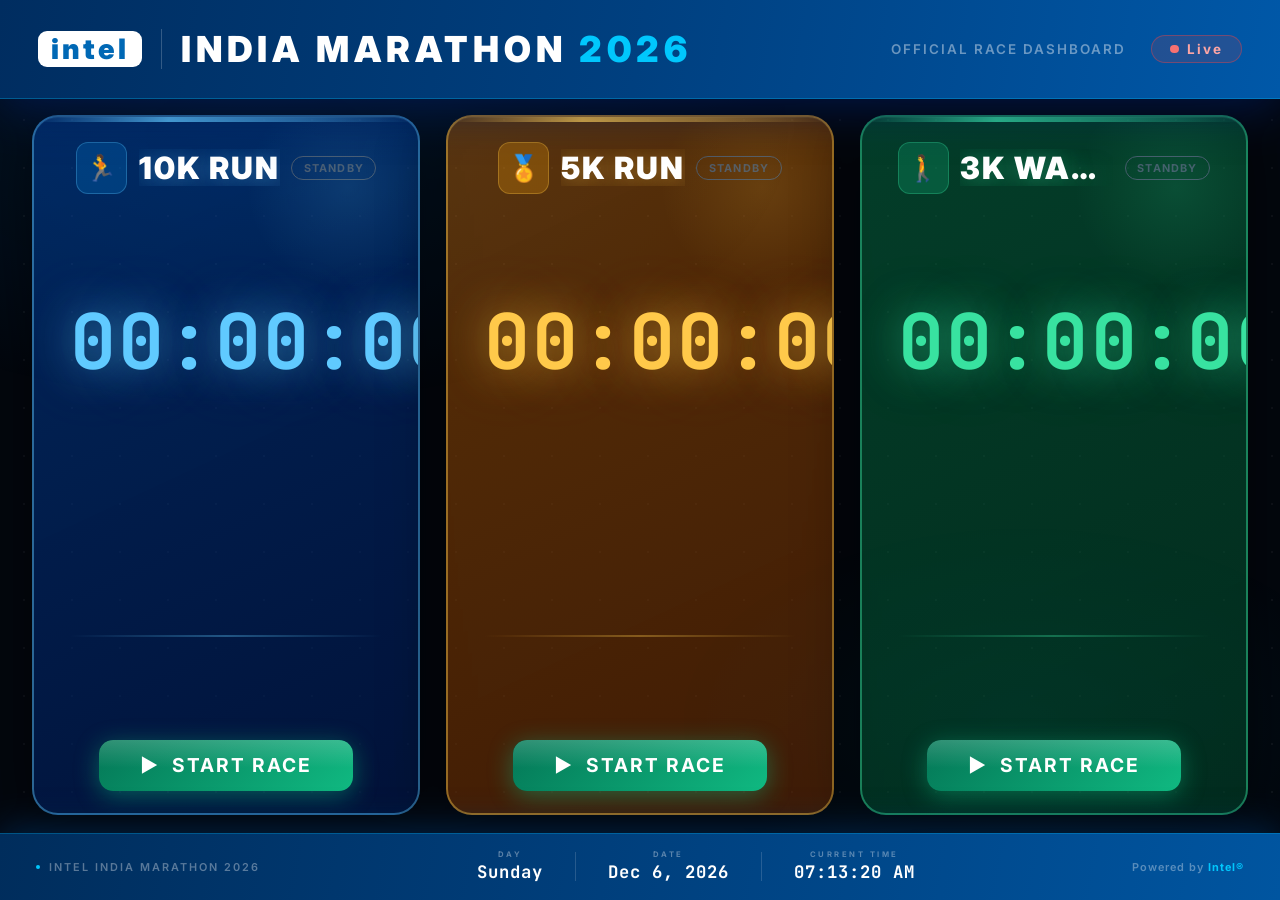
==== indiamarathon_2026.html @ 6118291f "Add files via upload" ====
<!DOCTYPE html>
<html lang="en">
<head>
    <meta charset="UTF-8">
    <meta name="viewport" content="width=device-width, initial-scale=1.0">
    <title>Intel India Marathon 2026</title>
    <link rel="preconnect" href="https://fonts.googleapis.com">
    <link href="https://fonts.googleapis.com/css2?family=Inter:wght@300;400;600;700;800;900&family=JetBrains+Mono:wght@400;700&display=swap" rel="stylesheet">
    <style>
        /* ============================================================
           INTEL MARATHON 2026 — WALL DISPLAY SYSTEM (20FT)
        ============================================================ */
        :root {
            --intel-blue:    #0068B5;
            --intel-cyan:    #00C7FD;
            --bg-deep:       #03070E;
            --bg-elevated:   rgba(255,255,255,0.07);
            --border-subtle: rgba(255,255,255,0.1);
            --text-primary:  #EFF6FF;
            --text-secondary:#94A3B8;
            --text-muted:    #475569;
            --green:         #10B981;
            --red:           #EF4444;
            --gold:          #F59E0B;
        }

        /* ---- Per-card color themes ---- */
        .card-blue {
            --accent:     #60CAFF;
            --accent-rgb: 96, 202, 255;
            --card-bg:    linear-gradient(155deg, rgba(0,70,170,0.50) 0%, rgba(0,25,80,0.65) 100%);
            --border-col: rgba(96,202,255,0.45);
            --icon-bg:    rgba(0,104,181,0.35);
            --icon-border:rgba(96,202,255,0.3);
        }
        .card-amber {
            --accent:     #FFC94A;
            --accent-rgb: 255,201,74;
            --card-bg:    linear-gradient(155deg, rgba(185,95,0,0.48) 0%, rgba(100,40,0,0.62) 100%);
            --border-col: rgba(255,201,74,0.45);
            --icon-bg:    rgba(245,158,11,0.25);
            --icon-border:rgba(255,201,74,0.3);
        }
        .card-green {
            --accent:     #38E2A0;
            --accent-rgb: 56,226,160;
            --card-bg:    linear-gradient(155deg, rgba(5,130,75,0.45) 0%, rgba(2,65,38,0.62) 100%);
            --border-col: rgba(56,226,160,0.45);
            --icon-bg:    rgba(16,185,129,0.25);
            --icon-border:rgba(56,226,160,0.3);
        }

        *, *::before, *::after { box-sizing: border-box; margin: 0; padding: 0; }
        html, body { width: 100%; height: 100%; }

        body {
            font-family: 'Inter', sans-serif;
            background: var(--bg-deep);
            color: var(--text-primary);
            height: 100dvh; width: 100dvw;
            overflow: hidden;
            display: grid;
            grid-template-rows: auto 1fr auto;
        }

        body::before {
            content: '';
            position: fixed; inset: 0;
            background:
                radial-gradient(ellipse 70% 50% at 20% 15%, rgba(0,90,170,0.18) 0%, transparent 60%),
                radial-gradient(ellipse 50% 40% at 80% 80%, rgba(0,199,253,0.06) 0%, transparent 55%);
            pointer-events: none; z-index: 0;
        }

        body::after {
            content: '';
            position: fixed; inset: 0;
            background-image: radial-gradient(circle, rgba(255,255,255,0.05) 1px, transparent 1px);
            background-size: 48px 48px;
            pointer-events: none; z-index: 0;
        }

        /* ---- Header ---- */
        header {
            position: relative; z-index: 10;
            background: linear-gradient(100deg, #002D60 0%, #004080 50%, #0058A8 100%);
            border-bottom: 1px solid rgba(0,199,253,0.3);
            padding: 0 3vw;
            height: 11vh;
            display: flex; align-items: center; justify-content: space-between;
            box-shadow: 0 6px 50px rgba(0,30,100,0.7);
        }
        .header-brand { display: flex; align-items: center; gap: 1.5vw; }
        .intel-badge {
            background: #FFFFFF; color: #0068B5;
            font-weight: 900; font-size: 2.2vw;
            padding: 0.45vh 1vw; border-radius: 9px;
            letter-spacing: 3px; line-height: 1; text-transform: lowercase;
        }
        .header-divider { width: 1px; height: 4.5vh; background: rgba(255,255,255,0.2); }
        .header-title {
            font-size: 2.8vw; font-weight: 900;
            letter-spacing: 5px; text-transform: uppercase; color: #FFFFFF;
        }
        .header-title em { font-style: normal; color: var(--intel-cyan); }
        .header-right { display: flex; align-items: center; gap: 2vw; }
        .event-tag {
            font-size: 1.05vw; font-weight: 600;
            letter-spacing: 2px; text-transform: uppercase; color: rgba(255,255,255,0.42);
        }
        .live-chip {
            display: flex; align-items: center; gap: 0.6vw;
            background: rgba(239,68,68,0.14); border: 1px solid rgba(239,68,68,0.4);
            border-radius: 100px; padding: 0.6vh 1.4vw;
            font-size: 1.05vw; font-weight: 700; letter-spacing: 2px; color: #FCA5A5;
        }
        .live-dot {
            width: 0.7vw; height: 0.7vw;
            background: #F87171; border-radius: 50%;
            animation: blink-red 1.2s ease-in-out infinite;
        }
        @keyframes blink-red {
            0%, 100% { opacity: 1; box-shadow: 0 0 8px #F87171; }
            50%       { opacity: 0.2; box-shadow: none; }
        }

        /* ---- Main Grid ---- */
        main {
            position: relative; z-index: 5;
            display: grid;
            grid-template-columns: repeat(3, 1fr);
            gap: 2vw;
            padding: 1.8vh 2.5vw 2vh;
            align-content: stretch;
        }

        /* ---- Card ---- */
        .category-card {
            position: relative;
            background: var(--card-bg);
            border: 2px solid var(--border-col);
            border-radius: 26px;
            padding: 2.8vh 2.8vw 2.4vh;
            display: flex; flex-direction: column;
            align-items: center;
            justify-content: space-between;
            overflow: hidden;
            box-shadow: 0 10px 60px rgba(0,0,0,0.55), inset 0 1px 0 rgba(255,255,255,0.06);
            transition: border-color 0.4s, box-shadow 0.4s;
        }

        /* Thick accent top bar */
        .category-card::before {
            content: '';
            position: absolute; top: 0; left: 0; right: 0;
            height: 5px;
            background: linear-gradient(90deg, transparent 0%, var(--accent) 35%, rgba(var(--accent-rgb),0.6) 65%, transparent 100%);
            opacity: 0.85;
        }

        /* Corner ambient glow blob */
        .category-card::after {
            content: '';
            position: absolute; top: -40px; right: -40px;
            width: 220px; height: 220px;
            background: radial-gradient(circle, rgba(var(--accent-rgb),0.12) 0%, transparent 65%);
            pointer-events: none;
        }

        /* Running — pulsing border glow */
        .category-card.running {
            box-shadow:
                0 0 0 2px rgba(var(--accent-rgb),0.6),
                0 10px 60px rgba(0,0,0,0.55),
                0 0 80px rgba(var(--accent-rgb),0.15);
            animation: card-pulse 2.2s ease-in-out infinite;
        }
        .category-card.running::before {
            height: 6px; opacity: 1;
            animation: shimmer 2.5s linear infinite;
            background-size: 200%;
        }

        /* Finished — gold override */
        .category-card.finished {
            border-color: rgba(245,158,11,0.55);
            box-shadow: 0 0 0 2px rgba(245,158,11,0.4), 0 10px 60px rgba(0,0,0,0.55), 0 0 60px rgba(245,158,11,0.08);
            animation: none;
        }
        .category-card.finished::before {
            background: linear-gradient(90deg, transparent, var(--gold) 35%, rgba(245,158,11,0.5) 65%, transparent);
            height: 5px; opacity: 1; animation: none;
        }

        @keyframes shimmer {
            0%   { background-position: -200% 0; }
            100% { background-position: 200% 0; }
        }
        @keyframes card-pulse {
            0%, 100% { box-shadow: 0 0 0 2px rgba(var(--accent-rgb),0.6), 0 10px 60px rgba(0,0,0,0.55), 0 0 80px rgba(var(--accent-rgb),0.15); }
            50%       { box-shadow: 0 0 0 4px rgba(var(--accent-rgb),0.9), 0 10px 60px rgba(0,0,0,0.55), 0 0 120px rgba(var(--accent-rgb),0.28); }
        }

        /* ---- Card Top Row ---- */
        .card-top {
            display: flex; align-items: center; justify-content: center;
            gap: 0.9vw; width: 100%;
        }

        .card-icon {
            flex-shrink: 0;
            width: 4vw; height: 4vw;
            background: var(--icon-bg);
            border: 1px solid var(--icon-border);
            border-radius: 12px;
            display: grid; place-items: center;
            font-size: 2vw;
        }

        .category-title {
            font-size: 2.4vw; font-weight: 900;
            text-transform: uppercase; letter-spacing: 2px;
            color: #FFFFFF;
            text-shadow: 0 2px 24px rgba(var(--accent-rgb),0.5);
            white-space: nowrap;
            overflow: hidden;
            text-overflow: ellipsis;
        }

        .status-pill {
            flex-shrink: 0;
            font-size: 0.85vw; font-weight: 700;
            letter-spacing: 1.2px; text-transform: uppercase;
            padding: 0.45vh 0.9vw;
            border-radius: 100px; border: 1px solid;
            transition: all 0.3s;
            white-space: nowrap;
        }
        .status-pill.idle   { color: var(--text-muted); border-color: var(--text-muted); background: transparent; }
        .status-pill.active { color: #fff; border-color: rgba(var(--accent-rgb),0.7); background: rgba(var(--accent-rgb),0.22); animation: status-pulse 1.8s ease-in-out infinite; }
        .status-pill.done   { color: var(--gold); border-color: rgba(245,158,11,0.55); background: rgba(245,158,11,0.12); }

        @keyframes status-pulse {
            0%, 100% { opacity: 1; }
            50%       { opacity: 0.45; }
        }

        /* ---- TIMER — hero element for 20ft wall ---- */
        .timer-display {
            font-family: 'JetBrains Mono', monospace;
            font-size: 6vw;
            font-weight: 700;
            letter-spacing: 0.03em;
            line-height: 1;
            text-align: center;
            width: 100%;
            color: var(--accent);
            text-shadow:
                0 0 40px rgba(var(--accent-rgb),0.55),
                0 0 90px rgba(var(--accent-rgb),0.2);
            transition: text-shadow 0.5s, opacity 0.5s;
            padding: 0.8vh 0;
        }

        .timer-display.running-glow {
            text-shadow:
                0 0 50px rgba(var(--accent-rgb),0.9),
                0 0 110px rgba(var(--accent-rgb),0.4),
                0 0 180px rgba(var(--accent-rgb),0.15);
            animation: timer-breathe 2.5s ease-in-out infinite;
        }
        .timer-display.finished-dim {
            opacity: 0.4;
            text-shadow: none;
            animation: none;
        }
        @keyframes timer-breathe {
            0%, 100% { transform: scale(1); }
            50%       { transform: scale(1.012); }
        }

        /* ---- Start / End Time Badges ---- */
        .time-info-row {
            display: flex; gap: 1.5vw;
            align-items: center; justify-content: center;
            width: 100%; min-height: 4.5vh;
        }

        .time-badge {
            display: none;
            align-items: center; gap: 0.7vw;
            background: rgba(0,0,0,0.35);
            border: 1px solid rgba(var(--accent-rgb),0.25);
            border-radius: 12px;
            padding: 0.8vh 1.6vw;
            animation: badge-in 0.35s ease;
        }
        .time-badge.visible { display: flex; }

        @keyframes badge-in {
            from { opacity: 0; transform: translateY(10px) scale(0.92); }
            to   { opacity: 1; transform: translateY(0) scale(1); }
        }

        .badge-dot {
            width: 0.65vw; height: 0.65vw;
            border-radius: 50%; flex-shrink: 0;
        }
        .start-badge .badge-dot { background: var(--green); box-shadow: 0 0 10px var(--green); }
        .end-badge   .badge-dot { background: var(--red);   box-shadow: 0 0 10px var(--red); }

        .badge-label {
            font-size: 1.05vw; font-weight: 700;
            text-transform: uppercase; letter-spacing: 1.5px;
            color: rgba(255,255,255,0.45);
        }
        .badge-value {
            font-family: 'JetBrains Mono', monospace;
            font-size: 1.55vw; font-weight: 700;
        }
        .start-badge .badge-value { color: #6EE7B7; }
        .end-badge   .badge-value { color: #FCA5A5; }

        /* ---- Divider ---- */
        .card-rule {
            width: 100%; height: 2px;
            background: linear-gradient(90deg, transparent, rgba(var(--accent-rgb),0.35), transparent);
            flex-shrink: 0;
        }

        /* ---- Controls ---- */
        .controls {
            display: flex; justify-content: center; align-items: center;
            gap: 1.3vw; width: 100%;
        }

        button {
            font-family: 'Inter', sans-serif;
            font-size: 1.5vw; font-weight: 700;
            padding: 1.5vh 3.2vw;
            border: none; border-radius: 14px;
            cursor: pointer; text-transform: uppercase; letter-spacing: 2px;
            color: #FFFFFF;
            display: inline-flex; align-items: center; gap: 0.5vw;
            position: relative; overflow: hidden;
            transition: transform 0.15s, box-shadow 0.2s;
        }
        button::after {
            content: '';
            position: absolute; inset: 0;
            background: linear-gradient(180deg, rgba(255,255,255,0.18) 0%, transparent 55%);
            border-radius: inherit; pointer-events: none;
        }
        button:hover  { transform: translateY(-2px); }
        button:active { transform: scale(0.97); }

        .start-btn {
            background: linear-gradient(135deg, #047857 0%, #10B981 100%);
            box-shadow: 0 5px 25px rgba(16,185,129,0.45);
        }
        .start-btn:hover { box-shadow: 0 9px 36px rgba(16,185,129,0.65); }

        .end-btn {
            background: linear-gradient(135deg, #B91C1C 0%, #EF4444 100%);
            box-shadow: 0 5px 25px rgba(239,68,68,0.45);
            display: none;
        }
        .end-btn:hover { box-shadow: 0 9px 36px rgba(239,68,68,0.65); }

        .finished-badge {
            display: none;
            align-items: center; gap: 0.7vw;
            font-family: 'Inter', sans-serif;
            font-size: 1.8vw; font-weight: 900;
            letter-spacing: 2px; text-transform: uppercase;
            color: var(--gold);
            text-shadow: 0 0 25px rgba(245,158,11,0.5);
        }
        .finished-badge.visible { display: flex; }

        /* ---- Footer ---- */
        footer {
            position: relative;
            z-index: 10;
            background: linear-gradient(100deg, #002D5C 0%, #003C77 40%, #0055A0 100%);
            border-top: 1px solid rgba(0, 199, 253, 0.25);
            padding: 0 2.8vw;
            height: 7.5vh;
            display: flex;
            align-items: center;
            justify-content: space-between;
            box-shadow: 0 -4px 35px rgba(0, 45, 92, 0.7);
        }

        .footer-left {
            display: flex;
            align-items: center;
            gap: 0.7vw;
            font-size: 0.85vw;
            font-weight: 600;
            color: rgba(255,255,255,0.35);
            letter-spacing: 2px;
            text-transform: uppercase;
        }
        .footer-left-dot {
            width: 4px; height: 4px;
            background: var(--intel-cyan);
            border-radius: 50%;
        }

        .footer-clock-group {
            display: flex;
            align-items: center;
            gap: 2.5vw;
        }
        .clock-item {
            display: flex;
            flex-direction: column;
            align-items: center;
            gap: 0.1vh;
        }
        .clock-label {
            font-size: 0.6vw;
            font-weight: 700;
            letter-spacing: 2.5px;
            text-transform: uppercase;
            color: rgba(255,255,255,0.35);
        }
        .clock-value {
            font-family: 'JetBrains Mono', monospace;
            font-size: 1.35vw;
            font-weight: 700;
            color: #FFFFFF;
            letter-spacing: 1px;
        }
        .clock-sep {
            width: 1px;
            height: 3.2vh;
            background: rgba(255,255,255,0.15);
        }

        .footer-right {
            font-size: 0.85vw;
            font-weight: 600;
            color: rgba(255,255,255,0.35);
            letter-spacing: 1px;
        }
        .footer-right span { color: var(--intel-cyan); font-weight: 700; }
    </style>
</head>
<body>

    <!-- ======= HEADER ======= -->
    <header>
        <div class="header-brand">
            <div class="intel-badge">intel</div>
            <div class="header-divider"></div>
            <div class="header-title">India Marathon <em>2026</em></div>
        </div>
        <div class="header-right">
            <div class="event-tag">Official Race Dashboard</div>
            <div class="live-chip">
                <div class="live-dot"></div>
                Live
            </div>
        </div>
    </header>

    <!-- ======= MAIN CARDS ======= -->
    <main>

        <!-- 10K -->
        <div class="category-card card-blue" id="card-10k">
            <div class="card-top">
                <div class="card-icon">🏃</div>
                <div class="category-title">10K Run</div>
                <div class="status-pill idle" id="status-10k">Standby</div>
            </div>

            <div class="timer-display" id="display-10k">00:00:00</div>

            <div class="time-info-row">
                <div class="time-badge start-badge" id="start-badge-10k">
                    <div class="badge-dot"></div>
                    <span class="badge-label">Started</span>
                    <span class="badge-value" id="start-time-10k">—</span>
                </div>
                <div class="time-badge end-badge" id="end-badge-10k">
                    <div class="badge-dot"></div>
                    <span class="badge-label">Ended</span>
                    <span class="badge-value" id="end-time-10k">—</span>
                </div>
            </div>

            <div class="card-rule"></div>

            <div class="controls">
                <button class="start-btn" onclick="startTimer('10k')">▶&nbsp; Start Race</button>
                <button class="end-btn"   onclick="endTimer('10k')">⏹&nbsp; End Race</button>
                <div class="finished-badge" id="badge-10k">🏆&nbsp; Race Completed</div>
            </div>
        </div>

        <!-- 5K -->
        <div class="category-card card-amber" id="card-5k">
            <div class="card-top">
                <div class="card-icon">🏅</div>
                <div class="category-title">5K Run</div>
                <div class="status-pill idle" id="status-5k">Standby</div>
            </div>

            <div class="timer-display" id="display-5k">00:00:00</div>

            <div class="time-info-row">
                <div class="time-badge start-badge" id="start-badge-5k">
                    <div class="badge-dot"></div>
                    <span class="badge-label">Started</span>
                    <span class="badge-value" id="start-time-5k">—</span>
                </div>
                <div class="time-badge end-badge" id="end-badge-5k">
                    <div class="badge-dot"></div>
                    <span class="badge-label">Ended</span>
                    <span class="badge-value" id="end-time-5k">—</span>
                </div>
            </div>

            <div class="card-rule"></div>

            <div class="controls">
                <button class="start-btn" onclick="startTimer('5k')">▶&nbsp; Start Race</button>
                <button class="end-btn"   onclick="endTimer('5k')">⏹&nbsp; End Race</button>
                <div class="finished-badge" id="badge-5k">🏆&nbsp; Race Completed</div>
            </div>
        </div>

        <!-- 3K Walkathon -->
        <div class="category-card card-green" id="card-3k">
            <div class="card-top">
                <div class="card-icon">🚶</div>
                <div class="category-title">3K Walk</div>
                <div class="status-pill idle" id="status-3k">Standby</div>
            </div>

            <div class="timer-display" id="display-3k">00:00:00</div>

            <div class="time-info-row">
                <div class="time-badge start-badge" id="start-badge-3k">
                    <div class="badge-dot"></div>
                    <span class="badge-label">Started</span>
                    <span class="badge-value" id="start-time-3k">—</span>
                </div>
                <div class="time-badge end-badge" id="end-badge-3k">
                    <div class="badge-dot"></div>
                    <span class="badge-label">Ended</span>
                    <span class="badge-value" id="end-time-3k">—</span>
                </div>
            </div>

            <div class="card-rule"></div>

            <div class="controls">
                <button class="start-btn" onclick="startTimer('3k')">▶&nbsp; Start Race</button>
                <button class="end-btn"   onclick="endTimer('3k')">⏹&nbsp; End Race</button>
                <div class="finished-badge" id="badge-3k">🏆&nbsp; Race Completed</div>
            </div>
        </div>

    </main>

    <!-- ======= FOOTER ======= -->
    <footer>
        <div class="footer-left">
            <div class="footer-left-dot"></div>
            Intel India Marathon 2026
        </div>

        <div class="footer-clock-group">
            <div class="clock-item">
                <span class="clock-label">Day</span>
                <span class="clock-value" id="current-day">—</span>
            </div>
            <div class="clock-sep"></div>
            <div class="clock-item">
                <span class="clock-label">Date</span>
                <span class="clock-value" id="current-date">—</span>
            </div>
            <div class="clock-sep"></div>
            <div class="clock-item">
                <span class="clock-label">Current Time</span>
                <span class="clock-value" id="current-time">—</span>
            </div>
        </div>

        <div class="footer-right">Powered by <span>Intel®</span></div>
    </footer>

    <script>
        /* =============================================
           LIVE CLOCK
        ============================================= */
        function updateClock() {
            const now = new Date();
            document.getElementById('current-day').textContent =
                now.toLocaleDateString('en-US', { weekday: 'long' });
            document.getElementById('current-date').textContent =
                now.toLocaleDateString('en-US', { month: 'short', day: 'numeric', year: 'numeric' });
            document.getElementById('current-time').textContent =
                now.toLocaleTimeString('en-US', { hour: '2-digit', minute: '2-digit', second: '2-digit', hour12: true });
        }
        setInterval(updateClock, 1000);
        updateClock();

        function nowTime() {
            return new Date().toLocaleTimeString('en-US', {
                hour: '2-digit', minute: '2-digit', second: '2-digit', hour12: true
            });
        }

        /* =============================================
           STOPWATCH LOGIC
        ============================================= */
        const timers = {
            '10k': { interval: null, startEpoch: 0, running: false },
            '5k':  { interval: null, startEpoch: 0, running: false },
            '3k':  { interval: null, startEpoch: 0, running: false }
        };

        function padTwo(n) { return String(n).padStart(2, '0'); }

        function formatElapsed(ms) {
            const s = Math.floor(ms / 1000);
            return `${padTwo(Math.floor(s / 3600))}:${padTwo(Math.floor((s % 3600) / 60))}:${padTwo(s % 60)}`;
        }

        function startTimer(cat) {
            if (timers[cat].running) return;

            const card    = document.getElementById(`card-${cat}`);
            const display = document.getElementById(`display-${cat}`);

            // Record start wall-clock time
            document.getElementById(`start-time-${cat}`).textContent = nowTime();
            document.getElementById(`start-badge-${cat}`).classList.add('visible');

            // Status pill
            const pill = document.getElementById(`status-${cat}`);
            pill.textContent = 'Running';
            pill.className   = 'status-pill active';

            // Card state
            card.classList.add('running');
            display.classList.add('running-glow');

            // Buttons
            card.querySelector('.start-btn').style.display = 'none';
            card.querySelector('.end-btn').style.display   = 'inline-flex';

            // Tick
            timers[cat].startEpoch = Date.now();
            timers[cat].running    = true;
            timers[cat].interval   = setInterval(() => {
                display.textContent = formatElapsed(Date.now() - timers[cat].startEpoch);
            }, 200);
        }

        function endTimer(cat) {
            if (!timers[cat].running) return;

            clearInterval(timers[cat].interval);
            timers[cat].running = false;

            const card    = document.getElementById(`card-${cat}`);
            const display = document.getElementById(`display-${cat}`);

            // Record end wall-clock time
            document.getElementById(`end-time-${cat}`).textContent = nowTime();
            document.getElementById(`end-badge-${cat}`).classList.add('visible');

            // Status pill
            const pill = document.getElementById(`status-${cat}`);
            pill.textContent = 'Finished';
            pill.className   = 'status-pill done';

            // Card state
            card.classList.remove('running');
            card.classList.add('finished');
            display.classList.remove('running-glow');
            display.classList.add('finished-dim');

            // Buttons → badge
            card.querySelector('.end-btn').style.display = 'none';
            document.getElementById(`badge-${cat}`).classList.add('visible');
        }
    </script>
</body>
</html>
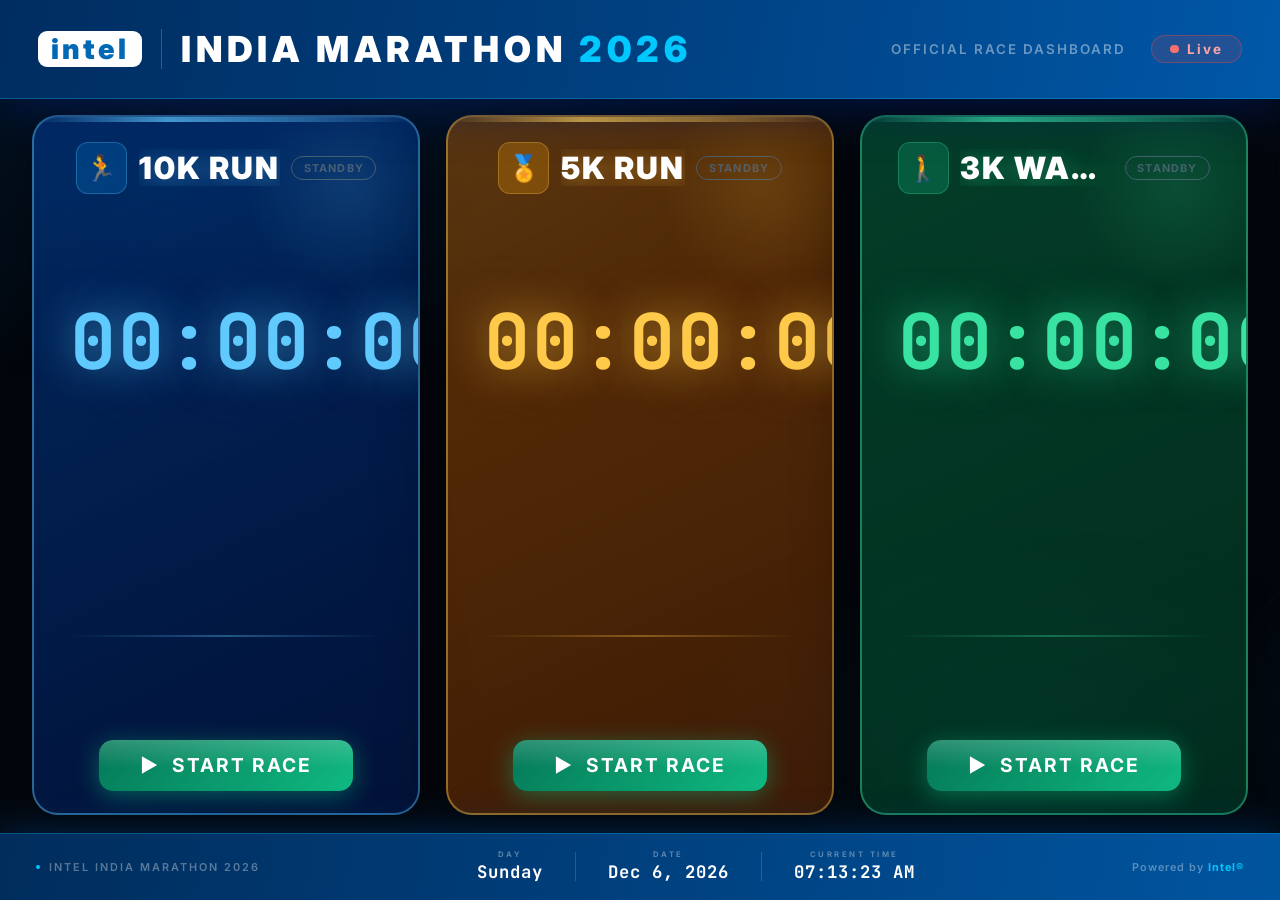
==== commit 69543f31: "Update indiamarathon_2026.html" ====
--- a/indiamarathon_2026.html
+++ b/indiamarathon_2026.html
@@ -537,7 +537,7 @@
         <div class="category-card card-green" id="card-3k">
             <div class="card-top">
                 <div class="card-icon">🚶</div>
-                <div class="category-title">3K Walk</div>
+                <div class="category-title">3K Walk </div>
                 <div class="status-pill idle" id="status-3k">Standby</div>
             </div>
 
@@ -693,4 +693,4 @@
         }
     </script>
 </body>
-</html>+</html>
